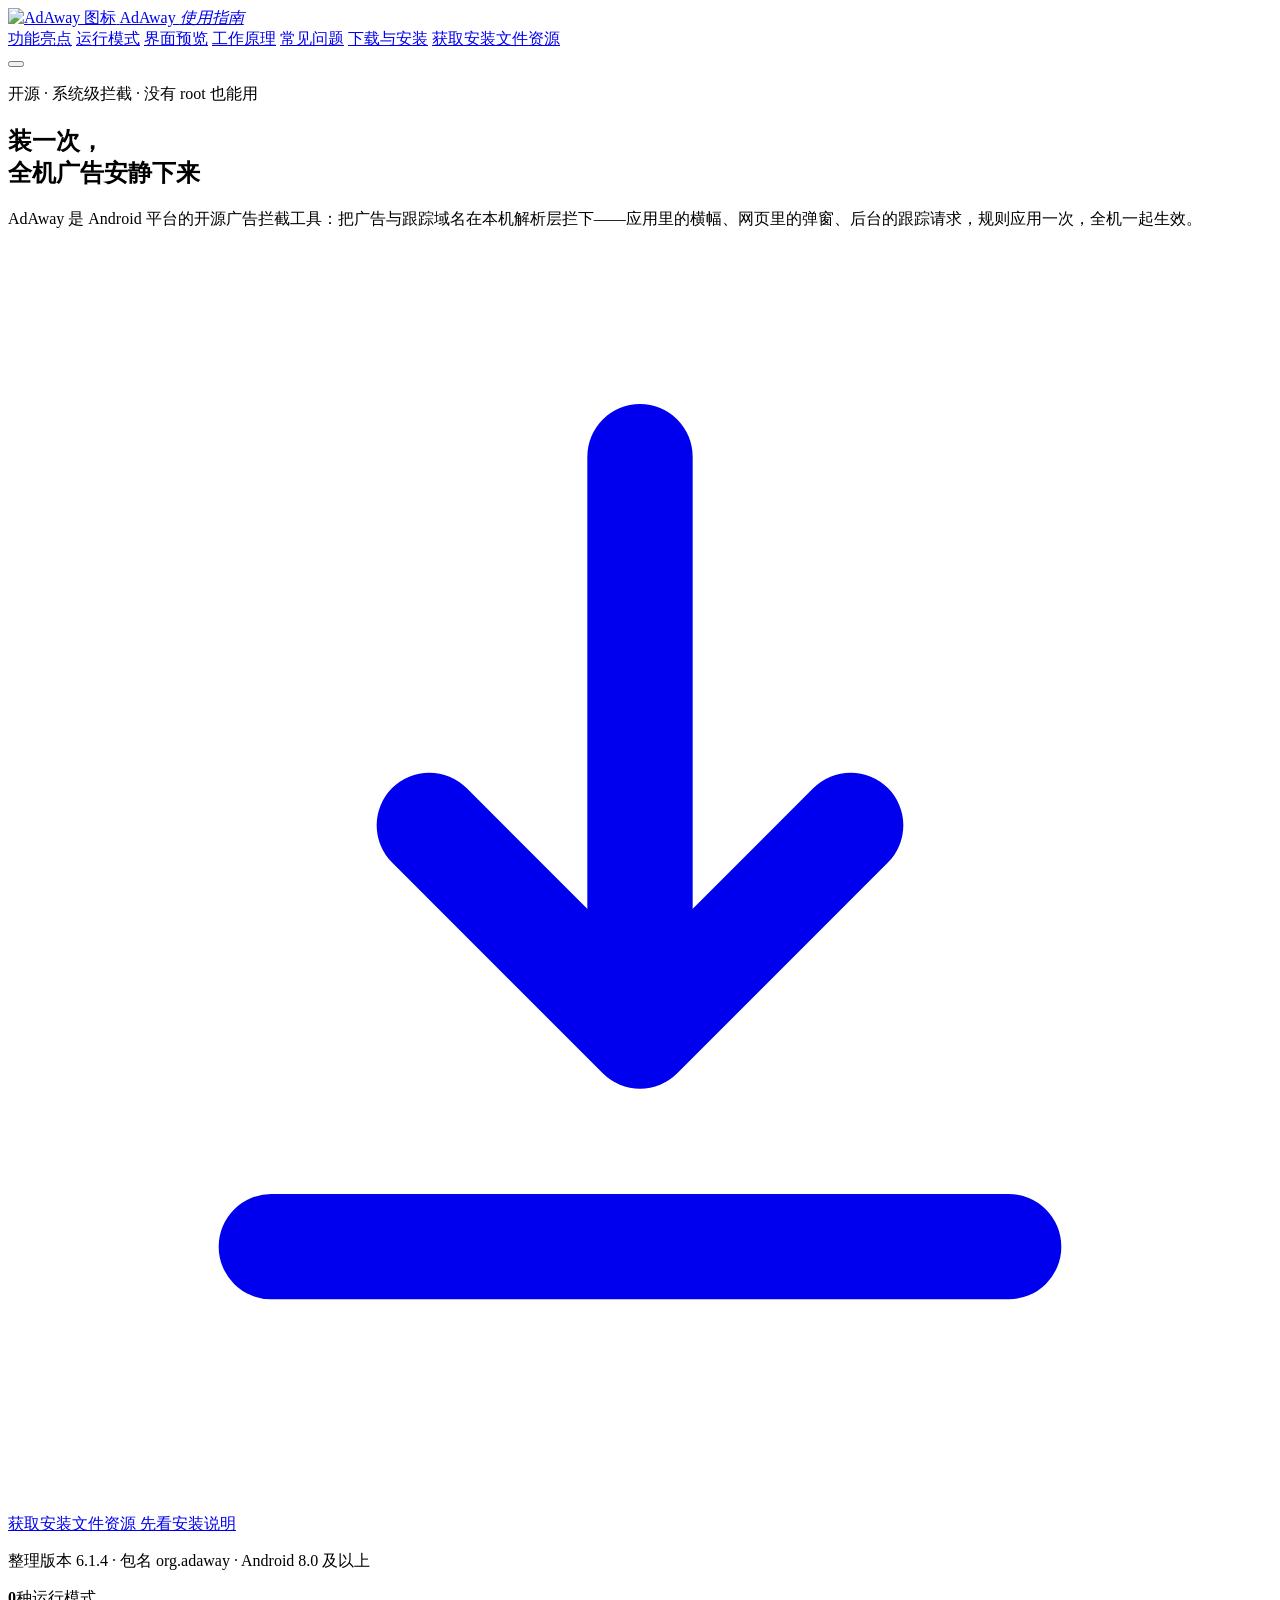
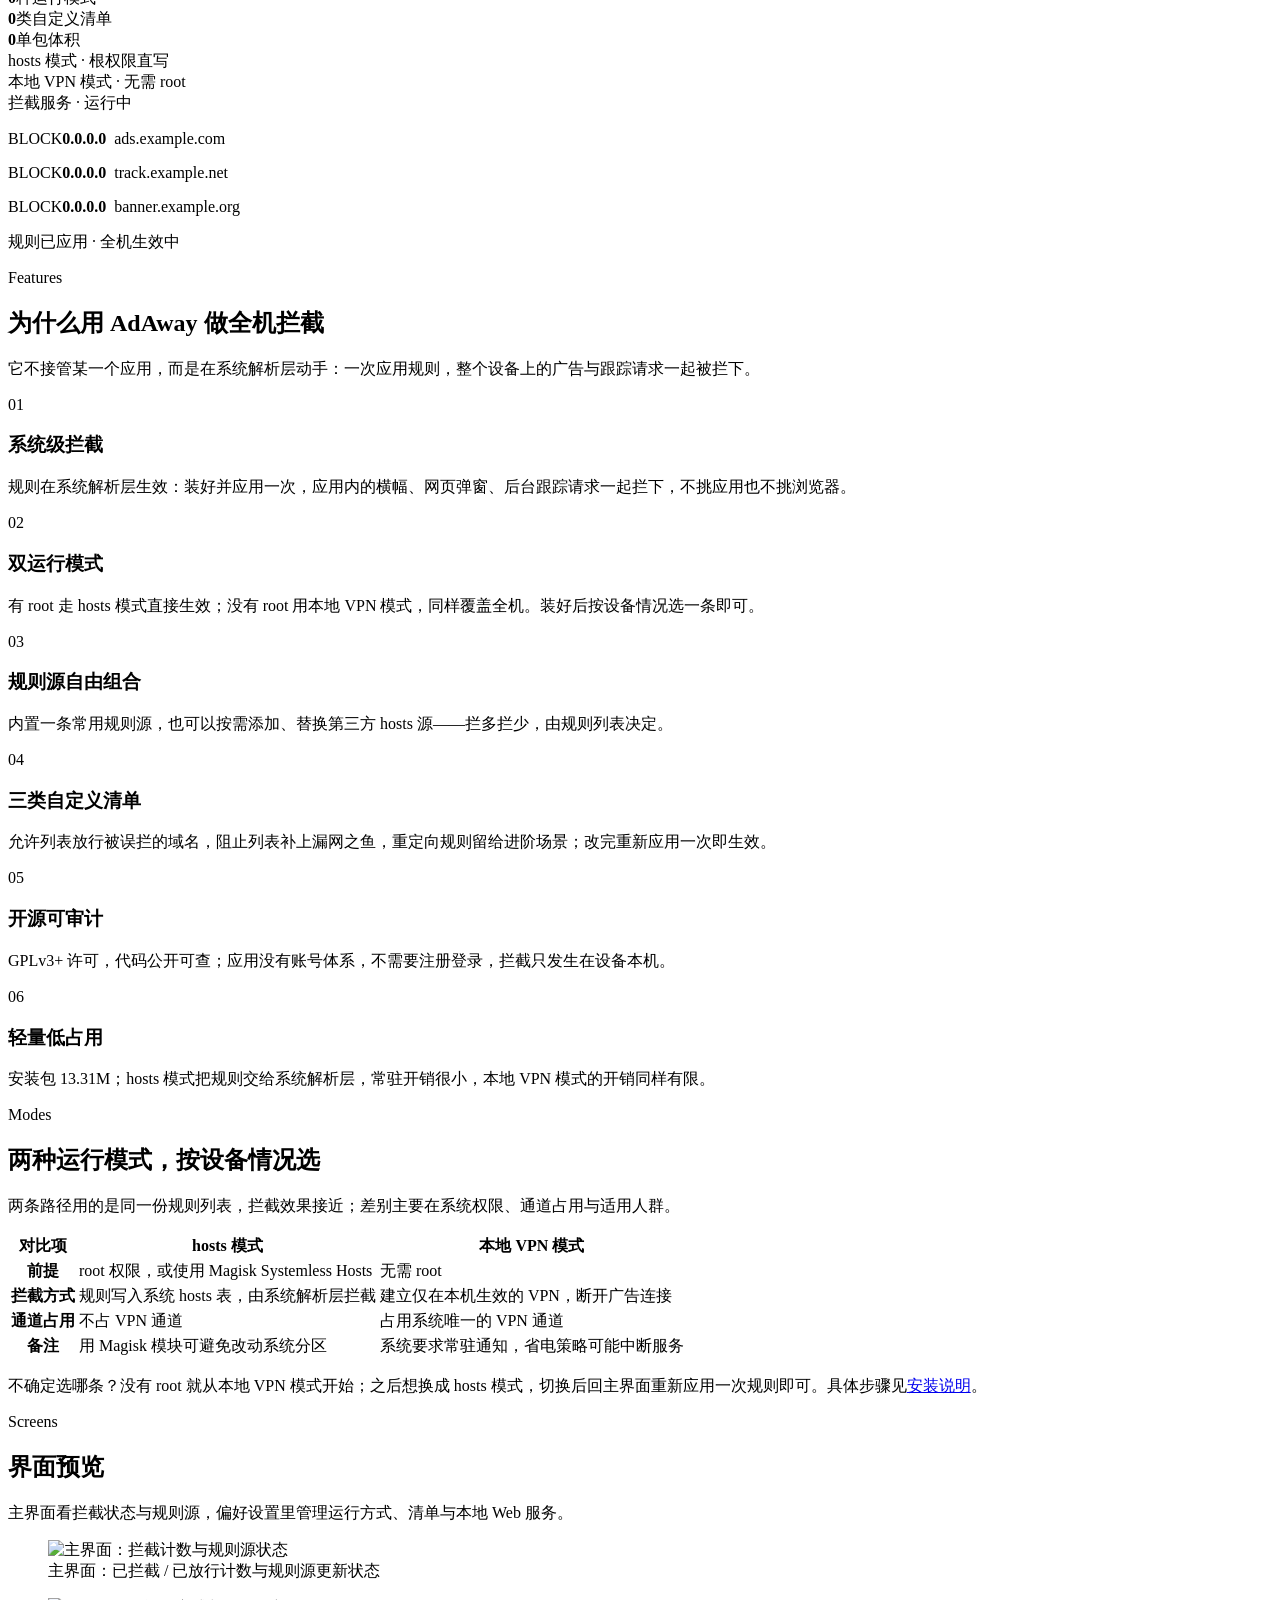
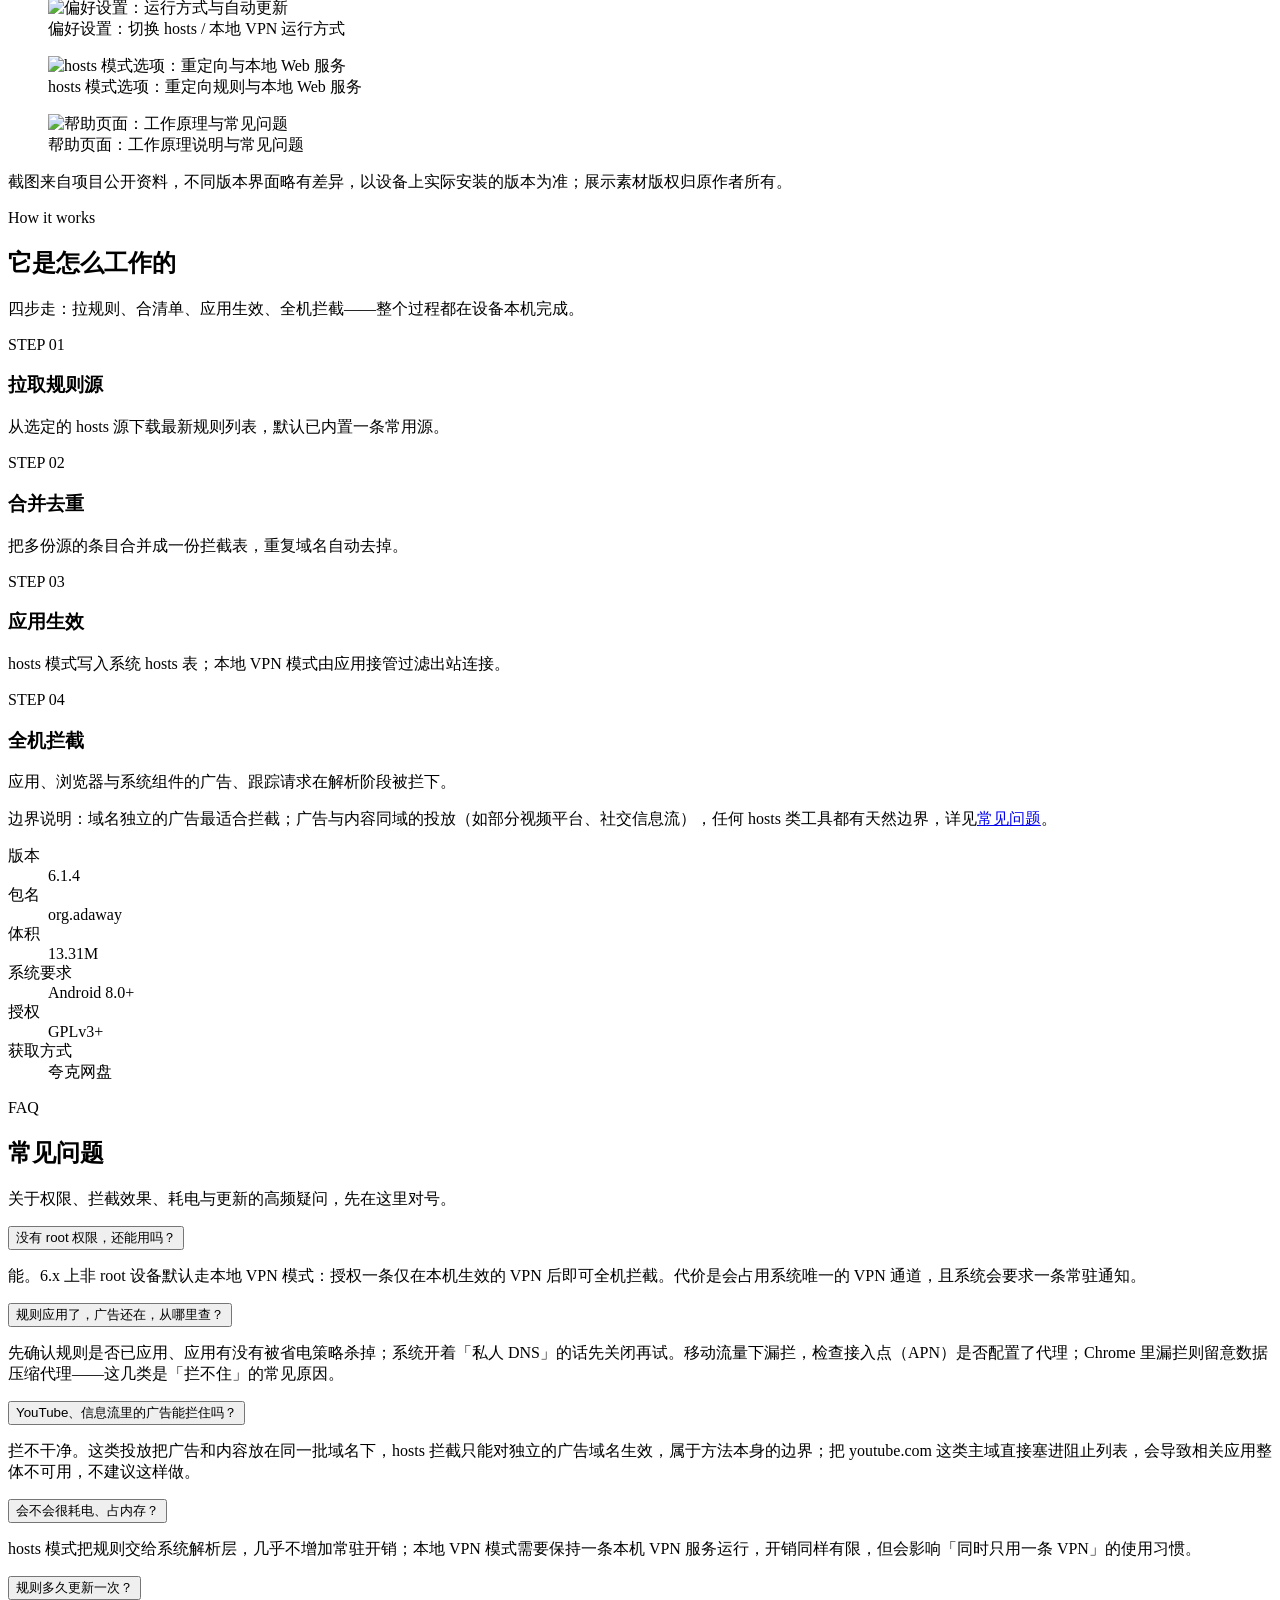
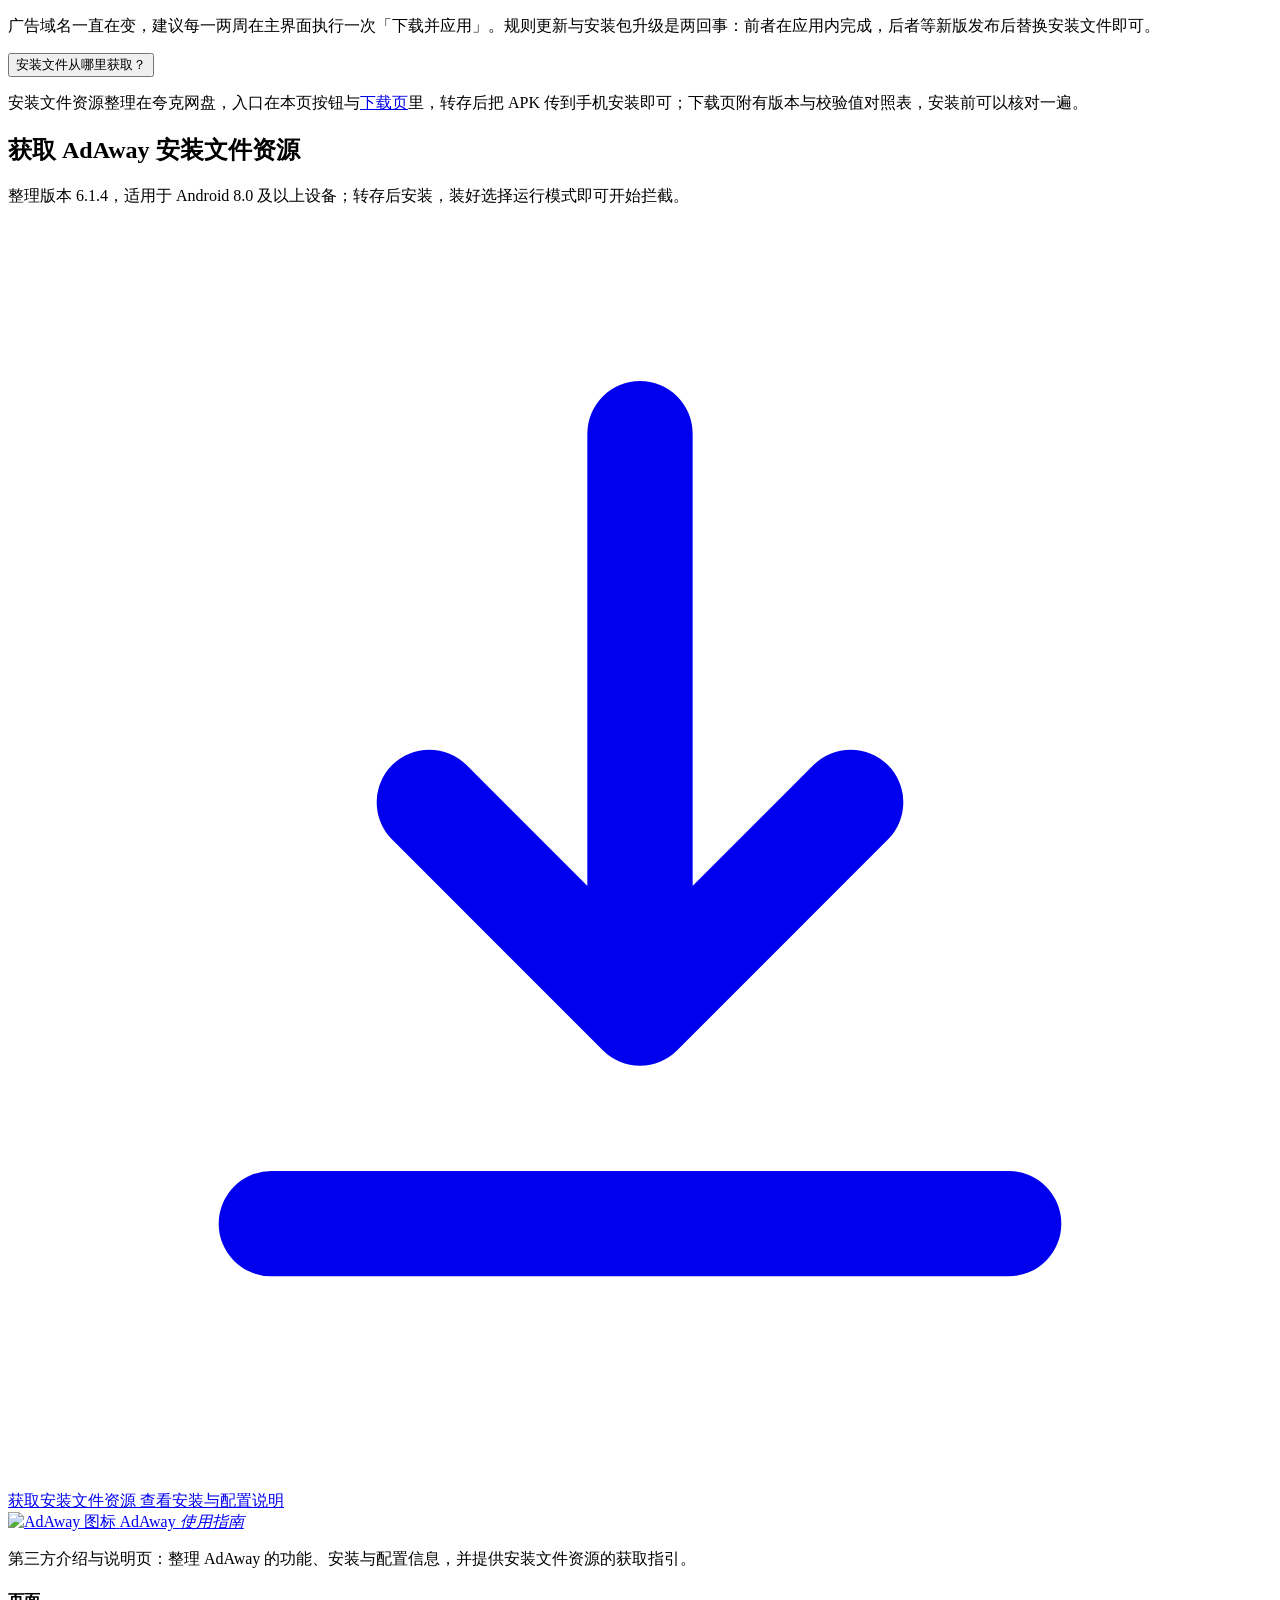
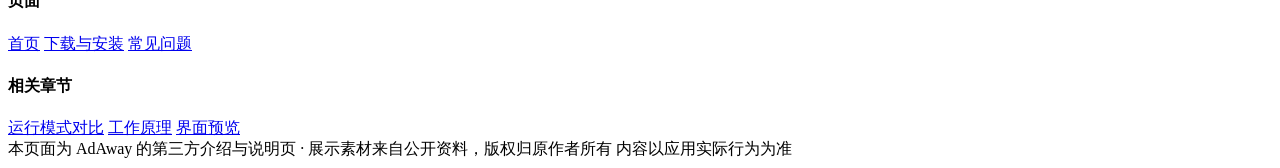
==== index.html @ a61e694f "update" ====
<!DOCTYPE html>
<html lang="zh-CN">
<head>
  <meta charset="UTF-8">
  <meta name="viewport" content="width=device-width, initial-scale=1.0">
  <title>AdAway 使用指南：Android 系统级广告拦截的安装与配置说明</title>
  <meta name="description" content="AdAway 是 Android 平台的开源广告拦截工具：通过 hosts 规则或本地 VPN 把广告与跟踪域名拦截在设备本机。本篇整理安装教程、双模式设置、规则源管理、常见问题，并提供安装文件资源获取指引。">
  <meta name="theme-color" content="#0e1014">
  <link rel="icon" type="image/png" href="assets/img/adaway-logo.png">
  <link rel="preconnect" href="https://fonts.googleapis.com">
  <link rel="preconnect" href="https://fonts.gstatic.com" crossorigin>
  <link href="https://fonts.googleapis.com/css2?family=Space+Grotesk:wght@500;700&family=JetBrains+Mono:wght@400;500;700&family=Noto+Sans+SC:wght@400;500;700;900&display=swap" rel="stylesheet">
  <link rel="stylesheet" href="assets/css/style.css">
  <script>document.documentElement.classList.add('js');</script>
</head>
<body>

  <!-- ======================== 导航 ======================== -->
  <header class="nav">
    <div class="container nav-inner">
      <a class="logo" href="index.html" aria-label="返回首页">
        <img src="assets/img/adaway-logo.png" alt="AdAway 图标">
        <span class="logo-text">AdAway <em>使用指南</em></span>
      </a>
      <nav class="nav-links" aria-label="主导航">
        <a href="index.html#features">功能亮点</a>
        <a href="index.html#modes">运行模式</a>
        <a href="index.html#shots">界面预览</a>
        <a href="index.html#flow">工作原理</a>
        <a href="index.html#faq">常见问题</a>
        <a href="download.html">下载与安装</a>
        <a class="btn btn-primary btn-sm nav-cta" href="download.html" data-link="download">获取安装文件资源</a>
      </nav>
      <button class="nav-burger" aria-label="打开菜单"><span></span></button>
    </div>
  </header>

  <!-- ======================== Hero ======================== -->
  <section class="hero">
    <div class="container hero-grid">
      <div class="hero-copy" data-reveal>
        <p class="hero-badge">开源 · 系统级拦截 · 没有 root 也能用</p>
        <h1 class="hero-title">装一次，<br><span class="hl">全机广告</span>安静下来</h1>
        <p class="hero-sub">AdAway 是 Android 平台的开源广告拦截工具：把广告与跟踪域名在本机解析层拦下——应用里的横幅、网页里的弹窗、后台的跟踪请求，规则应用一次，全机一起生效。</p>
        <div class="hero-actions">
          <a class="btn btn-primary btn-lg" href="download.html" data-link="download">
            <svg viewBox="0 0 24 24" fill="none" stroke="currentColor" stroke-width="2" stroke-linecap="round" stroke-linejoin="round" aria-hidden="true"><path d="M12 4v11m0 0l-4-4m4 4l4-4M5 19h14"/></svg>
            获取安装文件资源
          </a>
          <a class="btn btn-ghost btn-lg" href="download.html">先看安装说明</a>
        </div>
        <p class="hero-note">整理版本 6.1.4 · 包名 org.adaway · Android 8.0 及以上</p>
        <div class="hero-stats">
          <div class="hstat"><b><span data-count="2">0</span></b><span>种运行模式</span></div>
          <div class="hstat"><b><span data-count="3">0</span></b><span>类自定义清单</span></div>
          <div class="hstat"><b><span data-count="13.31" data-decimals="2" data-suffix="M">0</span></b><span>单包体积</span></div>
        </div>
      </div>

      <div class="hero-visual" data-reveal>
        <div class="float-chip fc-1">hosts 模式 · 根权限直写</div>
        <div class="float-chip fc-2">本地 VPN 模式 · 无需 root</div>
        <div class="screen-card">
          <div class="screen-bar"><i></i><i></i><i></i><span>拦截服务 · 运行中</span></div>
          <div class="screen-body">
            <p class="mono-row"><span class="tag-block">BLOCK</span><b>0.0.0.0</b>&nbsp;&nbsp;ads.example.com</p>
            <p class="mono-row"><span class="tag-block">BLOCK</span><b>0.0.0.0</b>&nbsp;&nbsp;track.example.net</p>
            <p class="mono-row"><span class="tag-block">BLOCK</span><b>0.0.0.0</b>&nbsp;&nbsp;banner.example.org</p>
            <p class="screen-status"><span class="dot"></span>规则已应用 · 全机生效中</p>
          </div>
        </div>
      </div>
    </div>
  </section>

  <!-- ======================== 功能亮点 ======================== -->
  <section class="section" id="features">
    <div class="container">
      <div class="section-head" data-reveal>
        <p class="kicker">Features</p>
        <h2 class="section-title">为什么用 AdAway 做全机拦截</h2>
        <p class="section-sub">它不接管某一个应用，而是在系统解析层动手：一次应用规则，整个设备上的广告与跟踪请求一起被拦下。</p>
      </div>
      <div class="features-grid">
        <article class="feature-card" data-reveal>
          <p class="feature-num">01</p>
          <h3>系统级拦截</h3>
          <p>规则在系统解析层生效：装好并应用一次，应用内的横幅、网页弹窗、后台跟踪请求一起拦下，不挑应用也不挑浏览器。</p>
        </article>
        <article class="feature-card" data-reveal>
          <p class="feature-num">02</p>
          <h3>双运行模式</h3>
          <p>有 root 走 hosts 模式直接生效；没有 root 用本地 VPN 模式，同样覆盖全机。装好后按设备情况选一条即可。</p>
        </article>
        <article class="feature-card" data-reveal>
          <p class="feature-num">03</p>
          <h3>规则源自由组合</h3>
          <p>内置一条常用规则源，也可以按需添加、替换第三方 hosts 源——拦多拦少，由规则列表决定。</p>
        </article>
        <article class="feature-card" data-reveal>
          <p class="feature-num">04</p>
          <h3>三类自定义清单</h3>
          <p>允许列表放行被误拦的域名，阻止列表补上漏网之鱼，重定向规则留给进阶场景；改完重新应用一次即生效。</p>
        </article>
        <article class="feature-card" data-reveal>
          <p class="feature-num">05</p>
          <h3>开源可审计</h3>
          <p>GPLv3+ 许可，代码公开可查；应用没有账号体系，不需要注册登录，拦截只发生在设备本机。</p>
        </article>
        <article class="feature-card" data-reveal>
          <p class="feature-num">06</p>
          <h3>轻量低占用</h3>
          <p>安装包 13.31M；hosts 模式把规则交给系统解析层，常驻开销很小，本地 VPN 模式的开销同样有限。</p>
        </article>
      </div>
    </div>
  </section>

  <!-- ======================== 运行模式 ======================== -->
  <section class="section" id="modes">
    <div class="container">
      <div class="section-head" data-reveal>
        <p class="kicker">Modes</p>
        <h2 class="section-title">两种运行模式，按设备情况选</h2>
        <p class="section-sub">两条路径用的是同一份规则列表，拦截效果接近；差别主要在系统权限、通道占用与适用人群。</p>
      </div>
      <div class="table-wrap" data-reveal>
        <table class="modes">
          <thead>
            <tr><th scope="col">对比项</th><th scope="col">hosts 模式</th><th scope="col">本地 VPN 模式</th></tr>
          </thead>
          <tbody>
            <tr><th scope="row">前提</th><td>root 权限，或使用 Magisk Systemless Hosts</td><td>无需 root</td></tr>
            <tr><th scope="row">拦截方式</th><td>规则写入系统 hosts 表，由系统解析层拦截</td><td>建立仅在本机生效的 VPN，断开广告连接</td></tr>
            <tr><th scope="row">通道占用</th><td>不占 VPN 通道</td><td>占用系统唯一的 VPN 通道</td></tr>
            <tr><th scope="row">备注</th><td>用 Magisk 模块可避免改动系统分区</td><td>系统要求常驻通知，省电策略可能中断服务</td></tr>
          </tbody>
        </table>
      </div>
      <p class="modes-note">不确定选哪条？没有 root 就从本地 VPN 模式开始；之后想换成 hosts 模式，切换后回主界面重新应用一次规则即可。具体步骤见<a href="download.html">安装说明</a>。</p>
    </div>
  </section>

  <!-- ======================== 界面预览 ======================== -->
  <section class="section" id="shots">
    <div class="container">
      <div class="section-head" data-reveal>
        <p class="kicker">Screens</p>
        <h2 class="section-title">界面预览</h2>
        <p class="section-sub">主界面看拦截状态与规则源，偏好设置里管理运行方式、清单与本地 Web 服务。</p>
      </div>
      <div class="shots-track">
        <figure class="shot" data-reveal>
          <div class="shot-frame"><img src="assets/img/screenshot-main.png" alt="主界面：拦截计数与规则源状态" loading="lazy"></div>
          <figcaption>主界面：已拦截 / 已放行计数与规则源更新状态</figcaption>
        </figure>
        <figure class="shot" data-reveal>
          <div class="shot-frame"><img src="assets/img/screenshot-prefs.png" alt="偏好设置：运行方式与自动更新" loading="lazy"></div>
          <figcaption>偏好设置：切换 hosts / 本地 VPN 运行方式</figcaption>
        </figure>
        <figure class="shot" data-reveal>
          <div class="shot-frame"><img src="assets/img/screenshot-root.png" alt="hosts 模式选项：重定向与本地 Web 服务" loading="lazy"></div>
          <figcaption>hosts 模式选项：重定向规则与本地 Web 服务</figcaption>
        </figure>
        <figure class="shot" data-reveal>
          <div class="shot-frame"><img src="assets/img/screenshot-help.png" alt="帮助页面：工作原理与常见问题" loading="lazy"></div>
          <figcaption>帮助页面：工作原理说明与常见问题</figcaption>
        </figure>
      </div>
      <p class="shots-note">截图来自项目公开资料，不同版本界面略有差异，以设备上实际安装的版本为准；展示素材版权归原作者所有。</p>
    </div>
  </section>

  <!-- ======================== 工作原理 ======================== -->
  <section class="section" id="flow">
    <div class="container">
      <div class="section-head" data-reveal>
        <p class="kicker">How it works</p>
        <h2 class="section-title">它是怎么工作的</h2>
        <p class="section-sub">四步走：拉规则、合清单、应用生效、全机拦截——整个过程都在设备本机完成。</p>
      </div>
      <div class="flow-grid">
        <div class="flow-step" data-reveal>
          <p class="flow-num">STEP 01</p>
          <h3>拉取规则源</h3>
          <p>从选定的 hosts 源下载最新规则列表，默认已内置一条常用源。</p>
        </div>
        <div class="flow-step" data-reveal>
          <p class="flow-num">STEP 02</p>
          <h3>合并去重</h3>
          <p>把多份源的条目合并成一份拦截表，重复域名自动去掉。</p>
        </div>
        <div class="flow-step" data-reveal>
          <p class="flow-num">STEP 03</p>
          <h3>应用生效</h3>
          <p>hosts 模式写入系统 hosts 表；本地 VPN 模式由应用接管过滤出站连接。</p>
        </div>
        <div class="flow-step" data-reveal>
          <p class="flow-num">STEP 04</p>
          <h3>全机拦截</h3>
          <p>应用、浏览器与系统组件的广告、跟踪请求在解析阶段被拦下。</p>
        </div>
      </div>
      <p class="flow-foot">边界说明：域名独立的广告最适合拦截；广告与内容同域的投放（如部分视频平台、社交信息流），任何 hosts 类工具都有天然边界，详见<a href="index.html#faq">常见问题</a>。</p>
    </div>
  </section>

  <!-- ======================== 基础信息 ======================== -->
  <section class="facts" aria-label="基础信息">
    <div class="container">
      <dl class="facts-grid">
        <div class="fact"><dt>版本</dt><dd>6.1.4</dd></div>
        <div class="fact"><dt>包名</dt><dd>org.adaway</dd></div>
        <div class="fact"><dt>体积</dt><dd>13.31M</dd></div>
        <div class="fact"><dt>系统要求</dt><dd>Android 8.0+</dd></div>
        <div class="fact"><dt>授权</dt><dd>GPLv3+</dd></div>
        <div class="fact"><dt>获取方式</dt><dd>夸克网盘</dd></div>
      </dl>
    </div>
  </section>

  <!-- ======================== 常见问题 ======================== -->
  <section class="section" id="faq">
    <div class="container">
      <div class="section-head" data-reveal>
        <p class="kicker">FAQ</p>
        <h2 class="section-title">常见问题</h2>
        <p class="section-sub">关于权限、拦截效果、耗电与更新的高频疑问，先在这里对号。</p>
      </div>
      <div class="faq-list" data-reveal>
        <div class="faq-item">
          <button class="faq-q" type="button">没有 root 权限，还能用吗？</button>
          <div class="faq-a"><p>能。6.x 上非 root 设备默认走本地 VPN 模式：授权一条仅在本机生效的 VPN 后即可全机拦截。代价是会占用系统唯一的 VPN 通道，且系统会要求一条常驻通知。</p></div>
        </div>
        <div class="faq-item">
          <button class="faq-q" type="button">规则应用了，广告还在，从哪里查？</button>
          <div class="faq-a"><p>先确认规则是否已应用、应用有没有被省电策略杀掉；系统开着「私人 DNS」的话先关闭再试。移动流量下漏拦，检查接入点（APN）是否配置了代理；Chrome 里漏拦则留意数据压缩代理——这几类是「拦不住」的常见原因。</p></div>
        </div>
        <div class="faq-item">
          <button class="faq-q" type="button">YouTube、信息流里的广告能拦住吗？</button>
          <div class="faq-a"><p>拦不干净。这类投放把广告和内容放在同一批域名下，hosts 拦截只能对独立的广告域名生效，属于方法本身的边界；把 youtube.com 这类主域直接塞进阻止列表，会导致相关应用整体不可用，不建议这样做。</p></div>
        </div>
        <div class="faq-item">
          <button class="faq-q" type="button">会不会很耗电、占内存？</button>
          <div class="faq-a"><p>hosts 模式把规则交给系统解析层，几乎不增加常驻开销；本地 VPN 模式需要保持一条本机 VPN 服务运行，开销同样有限，但会影响「同时只用一条 VPN」的使用习惯。</p></div>
        </div>
        <div class="faq-item">
          <button class="faq-q" type="button">规则多久更新一次？</button>
          <div class="faq-a"><p>广告域名一直在变，建议每一两周在主界面执行一次「下载并应用」。规则更新与安装包升级是两回事：前者在应用内完成，后者等新版发布后替换安装文件即可。</p></div>
        </div>
        <div class="faq-item">
          <button class="faq-q" type="button">安装文件从哪里获取？</button>
          <div class="faq-a"><p>安装文件资源整理在夸克网盘，入口在本页按钮与<a href="download.html">下载页</a>里，转存后把 APK 传到手机安装即可；下载页附有版本与校验值对照表，安装前可以核对一遍。</p></div>
        </div>
      </div>
    </div>
  </section>

  <!-- ======================== 底部 CTA ======================== -->
  <section class="section" id="get">
    <div class="container">
      <div class="cta-band" data-reveal>
        <h2>获取 AdAway 安装文件资源</h2>
        <p>整理版本 6.1.4，适用于 Android 8.0 及以上设备；转存后安装，装好选择运行模式即可开始拦截。</p>
        <div class="cta-actions">
          <a class="btn btn-primary btn-lg" href="download.html" data-link="download">
            <svg viewBox="0 0 24 24" fill="none" stroke="currentColor" stroke-width="2" stroke-linecap="round" stroke-linejoin="round" aria-hidden="true"><path d="M12 4v11m0 0l-4-4m4 4l4-4M5 19h14"/></svg>
            获取安装文件资源
          </a>
          <a class="btn btn-ghost btn-lg" href="download.html">查看安装与配置说明</a>
        </div>
      </div>
    </div>
  </section>

  <!-- ======================== 页脚 ======================== -->
  <footer class="footer">
    <div class="container">
      <div class="footer-grid">
        <div class="footer-brand">
          <a class="logo" href="index.html">
            <img src="assets/img/adaway-logo.png" alt="AdAway 图标">
            <span class="logo-text">AdAway <em>使用指南</em></span>
          </a>
          <p>第三方介绍与说明页：整理 AdAway 的功能、安装与配置信息，并提供安装文件资源的获取指引。</p>
        </div>
        <div>
          <h4>页面</h4>
          <div class="footer-links">
            <a href="index.html">首页</a>
            <a href="download.html">下载与安装</a>
            <a href="index.html#faq">常见问题</a>
          </div>
        </div>
        <div>
          <h4>相关章节</h4>
          <div class="footer-links">
            <a href="index.html#modes">运行模式对比</a>
            <a href="index.html#flow">工作原理</a>
            <a href="index.html#shots">界面预览</a>
          </div>
        </div>
      </div>
      <div class="footer-base">
        <span>本页面为 AdAway 的第三方介绍与说明页 · 展示素材来自公开资料，版权归原作者所有</span>
        <span>内容以应用实际行为为准</span>
      </div>
    </div>
  </footer>

  <script src="assets/js/links.js"></script>
  <script src="assets/js/main.js"></script>
</body>
</html>
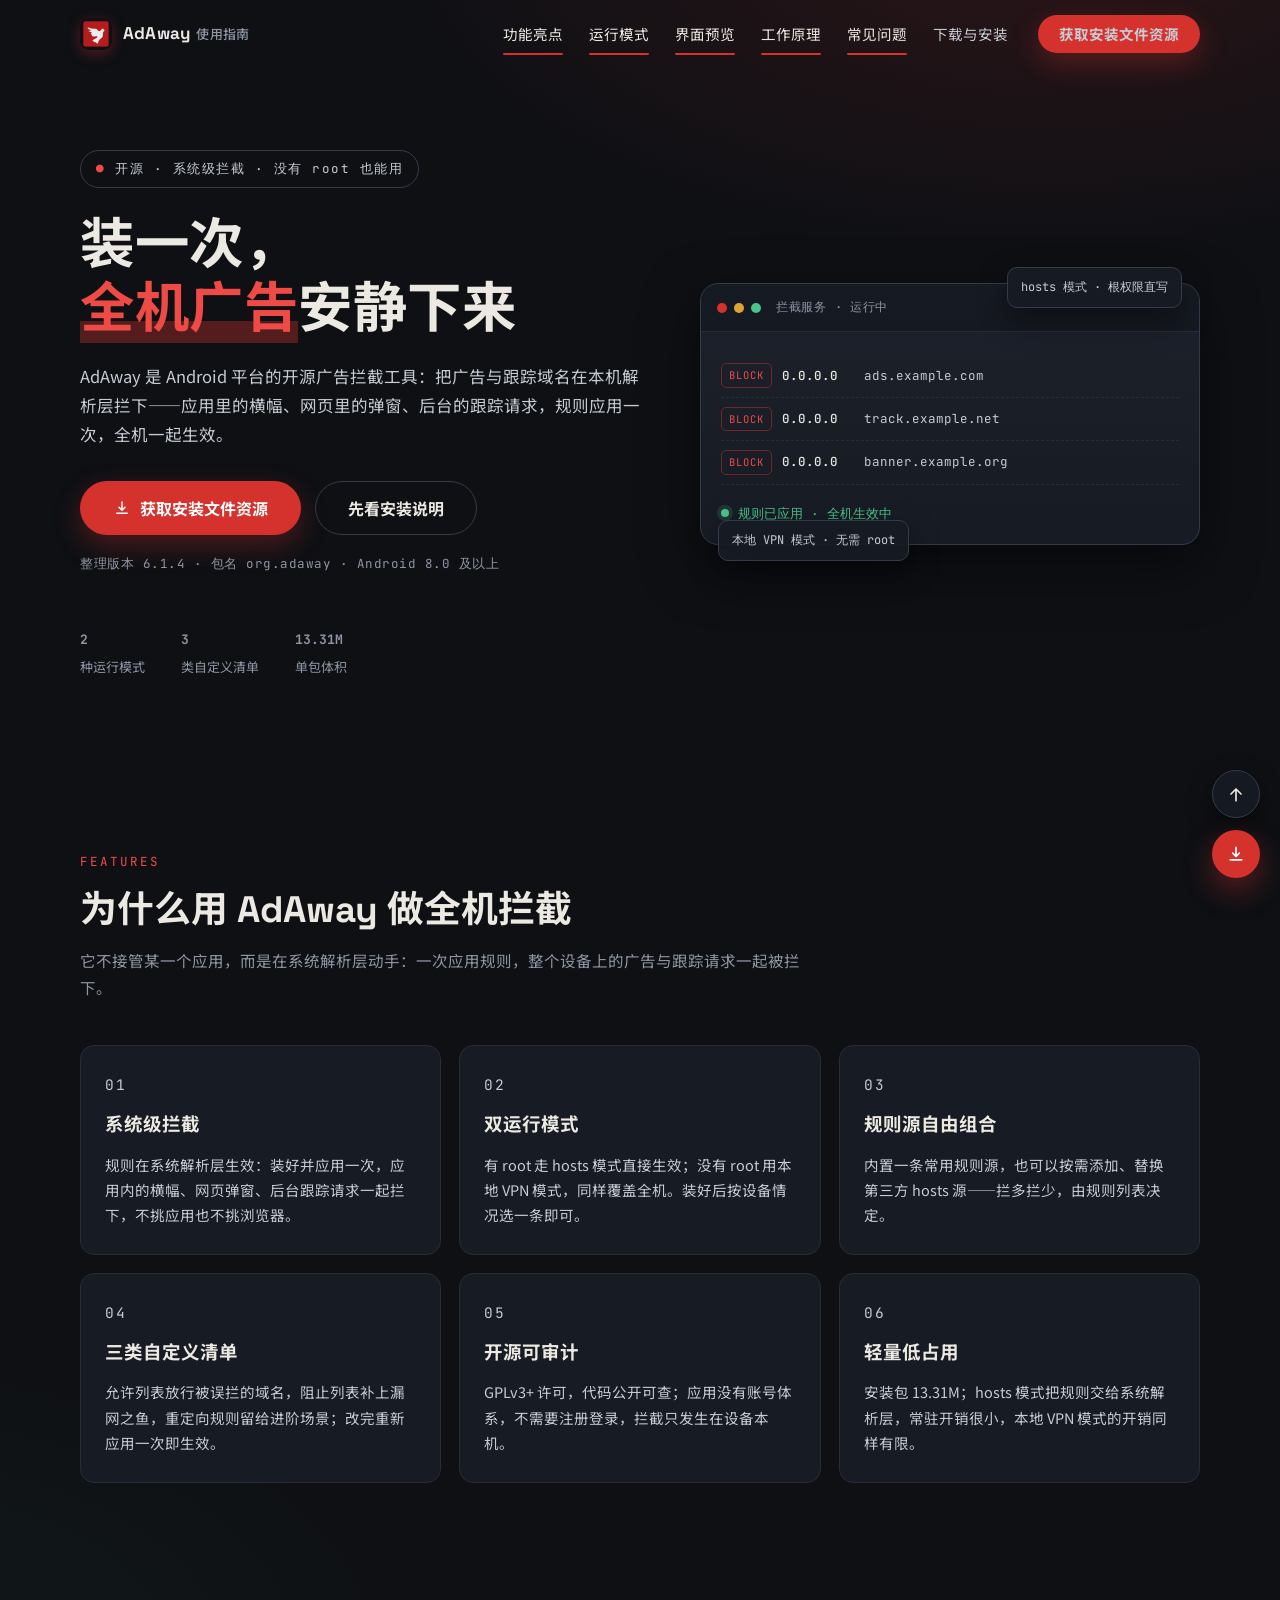
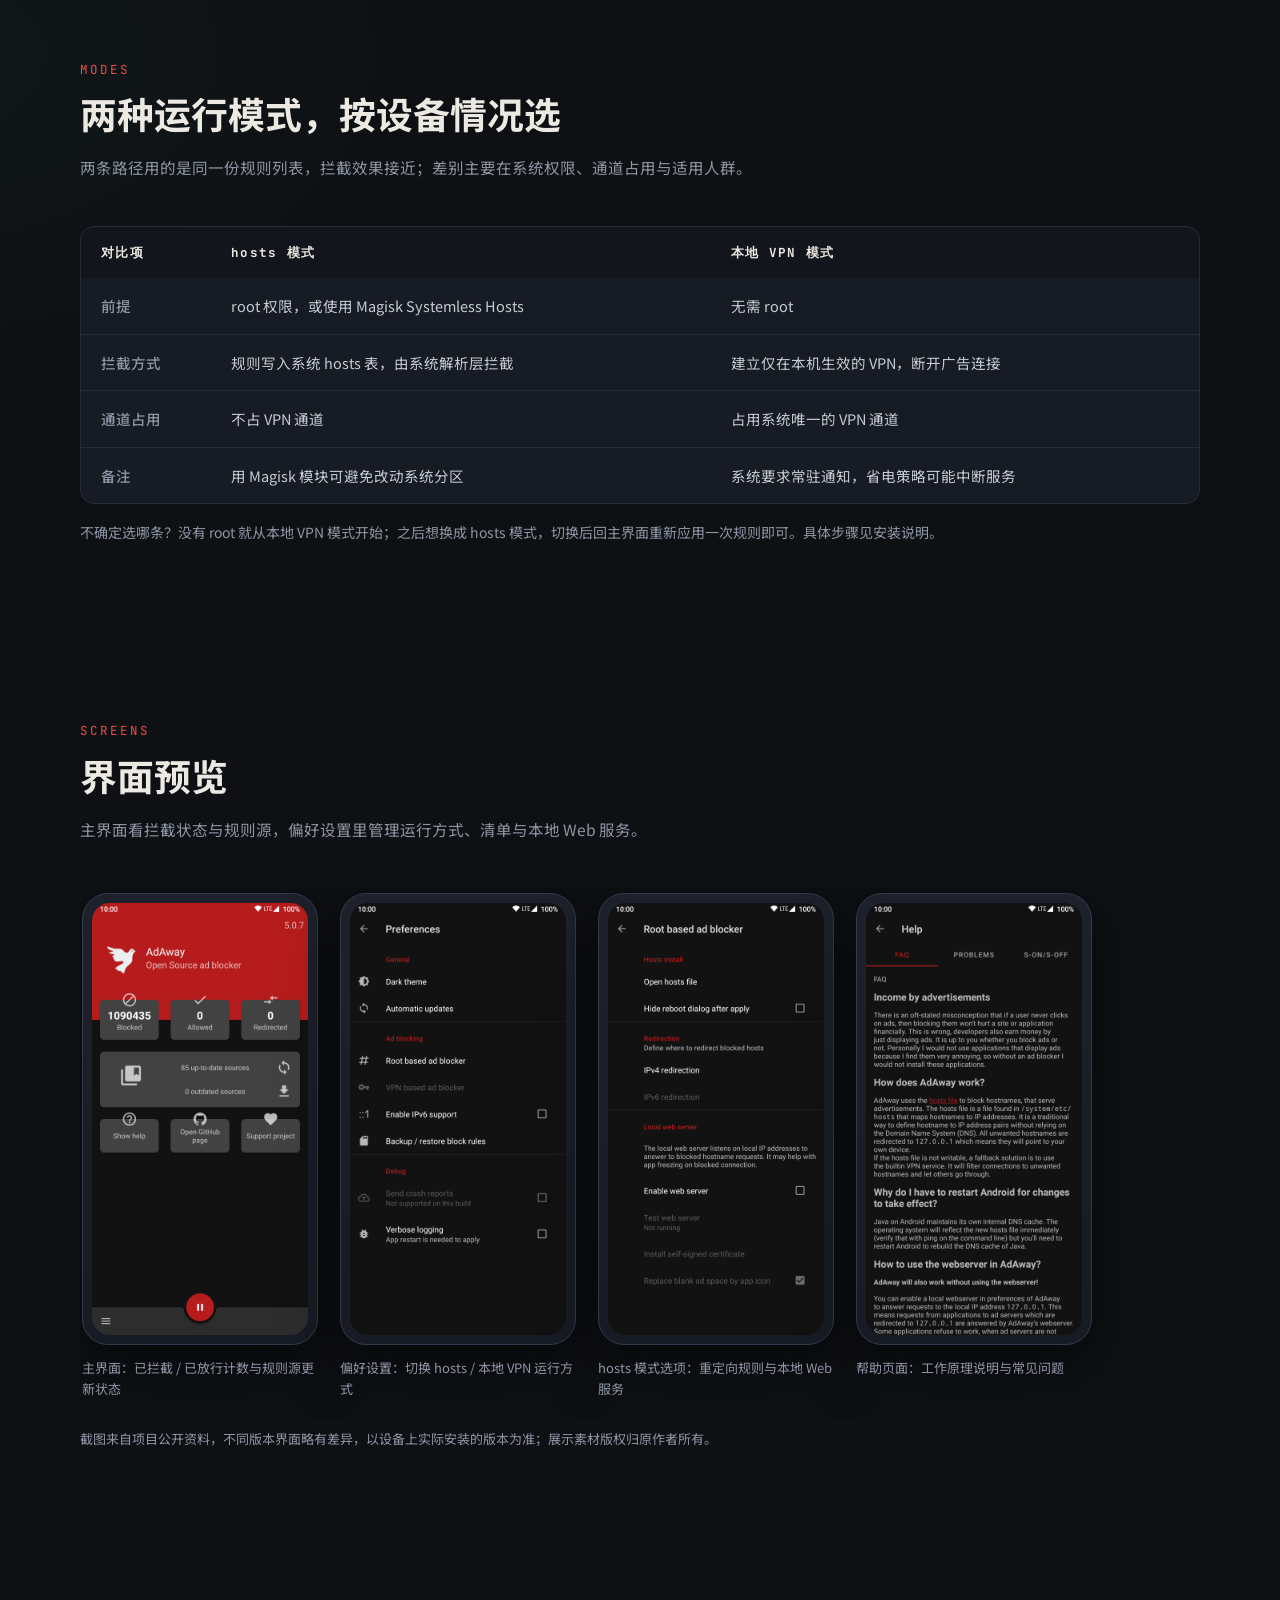
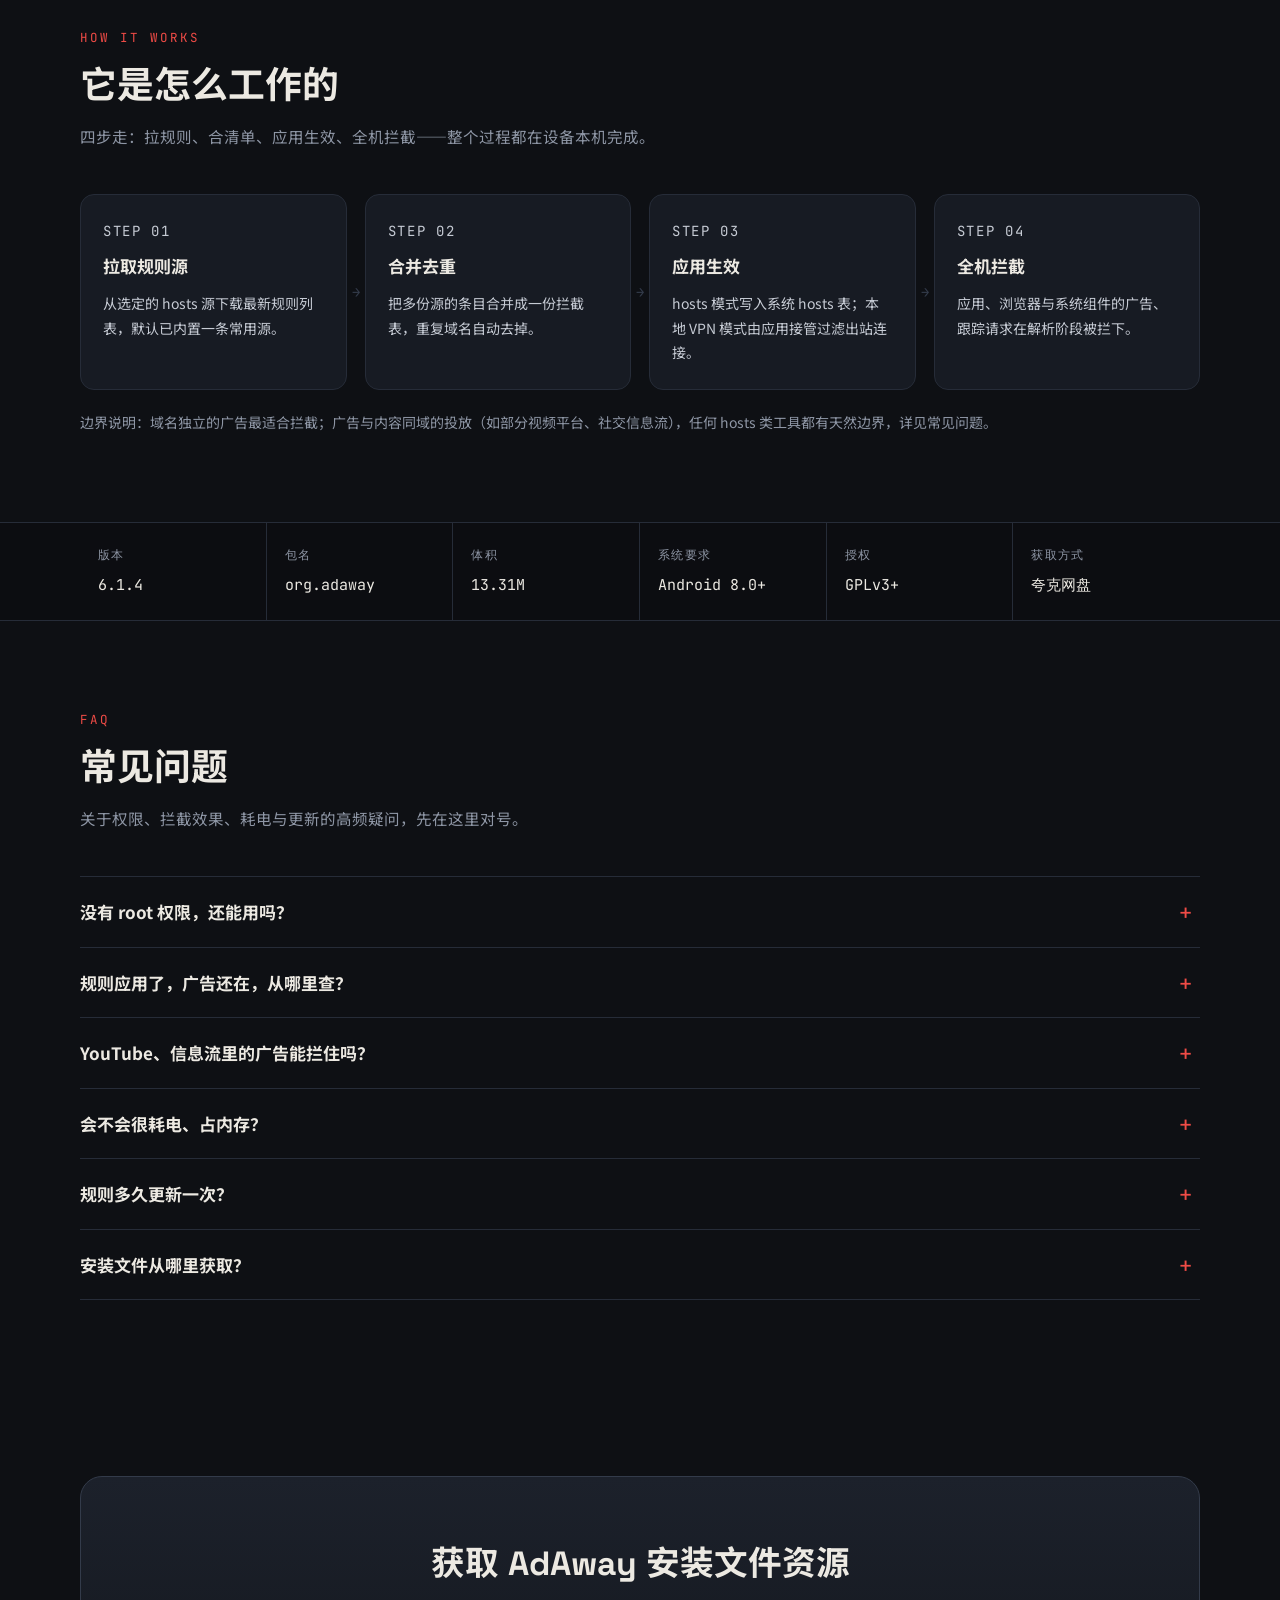
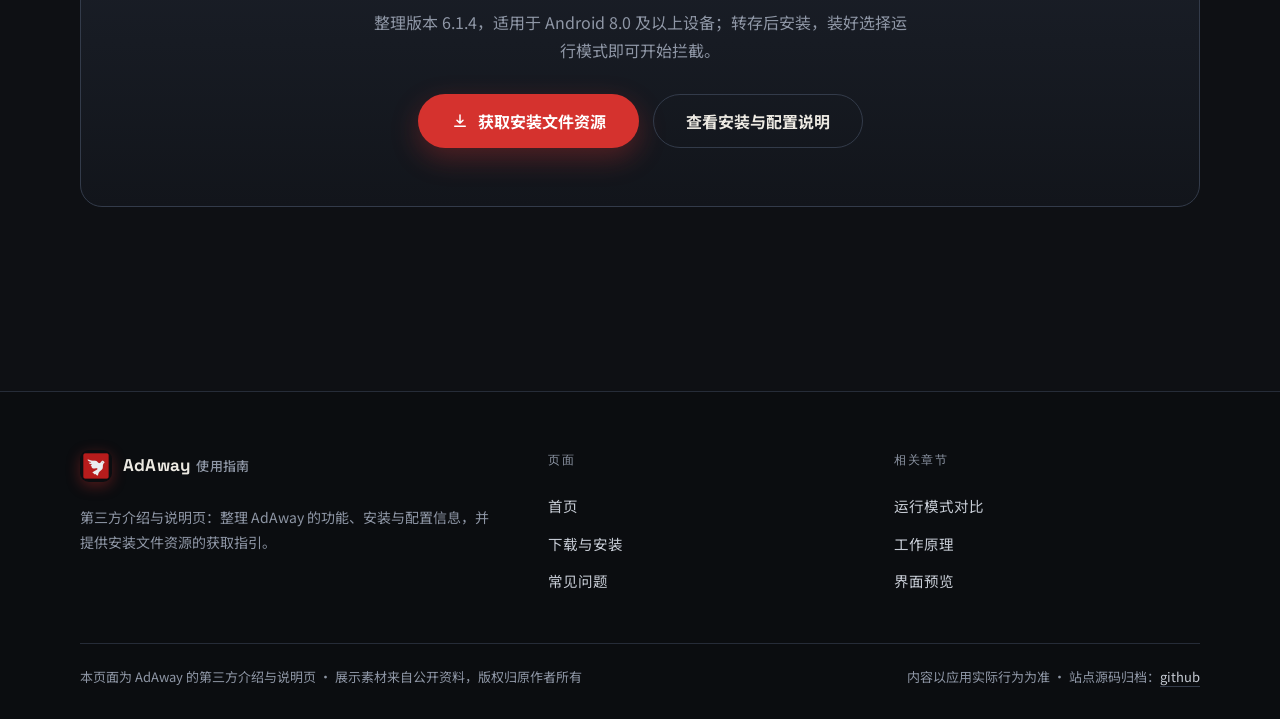
==== commit 7c47b774: "update" ====
--- a/index.html
+++ b/index.html
@@ -303,10 +303,20 @@
       </div>
       <div class="footer-base">
         <span>本页面为 AdAway 的第三方介绍与说明页 · 展示素材来自公开资料，版权归原作者所有</span>
-        <span>内容以应用实际行为为准</span>
+        <span>内容以应用实际行为为准 · 站点源码归档：<a href="https://github.com/alipymanbu/www.xgtxu.cn">github</a></span>
       </div>
     </div>
   </footer>
+
+  <!-- ======================== 右下角浮动按钮（跟随滚动） ======================== -->
+  <div class="fab-stack">
+    <button class="fab fab-top" type="button" aria-label="返回顶部">
+      <svg viewBox="0 0 24 24" fill="none" stroke="currentColor" stroke-width="2" stroke-linecap="round" stroke-linejoin="round" aria-hidden="true"><path d="M12 20V6m0 0l-6 6m6-6l6 6"/></svg>
+    </button>
+    <a class="fab fab-dl" href="download.html" data-link="download" aria-label="获取安装文件资源">
+      <svg viewBox="0 0 24 24" fill="none" stroke="currentColor" stroke-width="2" stroke-linecap="round" stroke-linejoin="round" aria-hidden="true"><path d="M12 4v11m0 0l-4-4m4 4l4-4M5 19h14"/></svg>
+    </a>
+  </div>
 
   <script src="assets/js/links.js"></script>
   <script src="assets/js/main.js"></script>
--- a/assets/css/style.css
+++ b/assets/css/style.css
@@ -0,0 +1,418 @@
+/* ============================================================
+   AdAway 第三方介绍站 · 样式
+   风格：深色底 + 信号红点缀 + 等宽字标签（静夜守护感）
+   ============================================================ */
+
+:root {
+  --bg: #0e1014;
+  --bg-2: #12151b;
+  --panel: #171b23;
+  --panel-2: #1c212b;
+  --line: #262c38;
+  --line-2: #333b4a;
+  --ink: #ece9e2;
+  --ink-2: #c6cbd4;
+  --muted: #8e96a5;
+  --red: #d5322e;
+  --red-2: #ef4b46;
+  --red-deep: #9c2320;
+  --green: #4cc38a;
+  --mono: 'JetBrains Mono', ui-monospace, Consolas, 'Courier New', monospace;
+  --sans: 'Noto Sans SC', -apple-system, 'Segoe UI', Roboto, 'Microsoft YaHei', sans-serif;
+  --display: 'Space Grotesk', 'Noto Sans SC', -apple-system, 'Segoe UI', sans-serif;
+  --radius: 14px;
+  --shadow: 0 20px 55px rgba(0, 0, 0, .5);
+}
+
+* { margin: 0; padding: 0; box-sizing: border-box; }
+
+html { scroll-behavior: smooth; }
+
+body {
+  font-family: var(--sans);
+  color: var(--ink);
+  background:
+    radial-gradient(1100px 520px at 82% -60px, rgba(213, 50, 46, .14), transparent 62%),
+    radial-gradient(900px 500px at -10% 30%, rgba(76, 195, 138, .05), transparent 60%),
+    var(--bg);
+  line-height: 1.75;
+  -webkit-font-smoothing: antialiased;
+}
+
+::selection { background: var(--red); color: #fff; }
+
+img { max-width: 100%; display: block; }
+
+a { color: inherit; text-decoration: none; }
+
+.container { width: min(1120px, 100% - 44px); margin: 0 auto; }
+
+.mono { font-family: var(--mono); }
+
+/* ---------- 按钮 ---------- */
+.btn {
+  display: inline-flex;
+  align-items: center;
+  justify-content: center;
+  gap: 9px;
+  border: 1px solid transparent;
+  border-radius: 999px;
+  font-weight: 700;
+  font-size: 15px;
+  line-height: 1;
+  padding: 15px 28px;
+  cursor: pointer;
+  transition: transform .18s ease, background .18s ease, border-color .18s ease, color .18s ease;
+}
+.btn svg { width: 18px; height: 18px; flex: 0 0 auto; }
+.btn-primary { background: var(--red); color: #fff; box-shadow: 0 10px 28px rgba(213, 50, 46, .32); }
+.btn-primary:hover { background: var(--red-2); transform: translateY(-2px); }
+.btn-ghost { border-color: var(--line-2); color: var(--ink); background: transparent; }
+.btn-ghost:hover { border-color: var(--ink); transform: translateY(-2px); }
+.btn-sm { padding: 11px 20px; font-size: 14px; }
+.btn-lg { padding: 17px 32px; font-size: 16px; }
+
+/* ---------- 导航 ---------- */
+.nav {
+  position: fixed;
+  inset: 0 0 auto 0;
+  z-index: 60;
+  transition: background .25s ease, border-color .25s ease;
+  border-bottom: 1px solid transparent;
+}
+.nav.scrolled { background: rgba(14, 16, 20, .84); backdrop-filter: blur(14px); border-bottom-color: var(--line); }
+.nav-inner { display: flex; align-items: center; justify-content: space-between; gap: 20px; height: 68px; }
+.logo { display: inline-flex; align-items: center; gap: 11px; min-width: 0; }
+.logo img { width: 32px; height: 32px; border-radius: 9px; box-shadow: 0 4px 14px rgba(213, 50, 46, .35); }
+.logo-text { font-family: var(--display); font-weight: 700; font-size: 17px; letter-spacing: .2px; white-space: nowrap; }
+.logo-text em { font-style: normal; color: var(--muted); font-weight: 500; font-size: 13px; margin-left: 2px; }
+.nav-links { display: flex; align-items: center; gap: 26px; }
+.nav-links > a { font-size: 14.5px; color: var(--ink-2); transition: color .18s ease; white-space: nowrap; }
+.nav-links > a:hover, .nav-links > a.active { color: var(--ink); }
+.nav-links > a.active { position: relative; }
+.nav-links > a.active::after {
+  content: ""; position: absolute; left: 0; right: 0; bottom: -8px; height: 2px;
+  background: var(--red); border-radius: 2px;
+}
+.nav-cta { margin-left: 4px; }
+.nav-burger {
+  display: none; width: 42px; height: 42px; border: 1px solid var(--line-2);
+  border-radius: 10px; background: transparent; cursor: pointer; position: relative;
+}
+.nav-burger span, .nav-burger::before, .nav-burger::after {
+  content: ""; position: absolute; left: 11px; right: 11px; height: 2px;
+  background: var(--ink); border-radius: 2px; transition: transform .22s ease, opacity .22s ease;
+}
+.nav-burger::before { top: 14px; }
+.nav-burger span { top: 20px; }
+.nav-burger::after { top: 26px; }
+.nav.open .nav-burger::before { transform: translateY(6px) rotate(45deg); }
+.nav.open .nav-burger span { opacity: 0; }
+.nav.open .nav-burger::after { transform: translateY(-6px) rotate(-45deg); }
+
+/* ---------- Hero ---------- */
+.hero { padding: 150px 0 84px; }
+.hero-grid { display: grid; grid-template-columns: 1.06fr .94fr; gap: 56px; align-items: center; }
+.hero-grid > * { min-width: 0; }
+.hero-badge {
+  display: inline-block; font-family: var(--mono); font-size: 12.5px; letter-spacing: .12em;
+  color: var(--ink-2); border: 1px solid var(--line-2); border-radius: 999px;
+  padding: 7px 15px; margin-bottom: 24px;
+}
+.hero-badge::before { content: "● "; color: var(--red-2); }
+.hero-title {
+  font-family: var(--display); font-weight: 700;
+  font-size: clamp(2.15rem, 4.6vw, 3.4rem); line-height: 1.18; letter-spacing: .01em;
+}
+.hl { color: var(--red-2); }
+.hl { background-image: linear-gradient(transparent 68%, rgba(213, 50, 46, .35) 0); }
+.hero-sub { margin-top: 22px; color: var(--ink-2); font-size: 16.5px; max-width: 36em; }
+.hero-sub b { color: var(--ink); }
+.hero-actions { display: flex; flex-wrap: wrap; gap: 14px; margin-top: 32px; }
+.hero-note { margin-top: 18px; font-family: var(--mono); font-size: 12.5px; color: var(--muted); letter-spacing: .04em; }
+.hero-stats { display: flex; flex-wrap: wrap; gap: 36px; margin-top: 40px; }
+.hstat b { display: block; font-family: var(--mono); font-size: 30px; font-weight: 700; color: var(--ink); line-height: 1.2; }
+.hstat span { font-size: 13px; color: var(--muted); }
+
+/* Hero 右侧：拦截状态卡 */
+.hero-visual { position: relative; }
+.screen-card {
+  background: linear-gradient(180deg, var(--panel-2), var(--panel));
+  border: 1px solid var(--line-2); border-radius: 18px; box-shadow: var(--shadow);
+  overflow: hidden;
+}
+.screen-bar {
+  display: flex; align-items: center; gap: 7px; padding: 13px 16px;
+  border-bottom: 1px solid var(--line); background: rgba(0, 0, 0, .22);
+}
+.screen-bar i { width: 10px; height: 10px; border-radius: 50%; background: var(--line-2); }
+.screen-bar i:first-child { background: var(--red); }
+.screen-bar i:nth-child(2) { background: #e0a52f; }
+.screen-bar i:nth-child(3) { background: var(--green); }
+.screen-bar span { margin-left: 8px; font-family: var(--mono); font-size: 12px; color: var(--muted); letter-spacing: .06em; }
+.screen-body { padding: 22px 20px 20px; }
+.mono-row {
+  display: flex; align-items: center; gap: 10px; font-family: var(--mono); font-size: 12.5px;
+  color: var(--ink-2); padding: 9px 0; border-bottom: 1px dashed var(--line);
+  white-space: nowrap; overflow: hidden;
+}
+.tag-block {
+  flex: 0 0 auto; font-size: 10.5px; letter-spacing: .1em; color: var(--red-2);
+  border: 1px solid rgba(213, 50, 46, .45); border-radius: 5px; padding: 2px 7px;
+}
+.mono-row b { color: var(--ink); font-weight: 500; }
+.screen-status { display: flex; align-items: center; gap: 9px; margin-top: 18px; font-family: var(--mono); font-size: 12.5px; color: var(--green); }
+.screen-status .dot { width: 8px; height: 8px; border-radius: 50%; background: var(--green); box-shadow: 0 0 0 4px rgba(76, 195, 138, .16); }
+.float-chip {
+  position: absolute; font-family: var(--mono); font-size: 12px; color: var(--ink-2);
+  background: rgba(23, 27, 35, .95); border: 1px solid var(--line-2); border-radius: 10px;
+  padding: 9px 13px; box-shadow: 0 12px 30px rgba(0, 0, 0, .4);
+}
+.float-chip.fc-1 { top: -16px; right: 18px; }
+.float-chip.fc-2 { bottom: -16px; left: 18px; }
+
+/* ---------- 通用区块 ---------- */
+.section { padding: 88px 0; }
+.section-head { max-width: 46rem; margin-bottom: 44px; }
+.kicker {
+  font-family: var(--mono); font-size: 12.5px; letter-spacing: .16em; color: var(--red-2);
+  margin-bottom: 14px; text-transform: uppercase;
+}
+.section-title { font-family: var(--display); font-weight: 700; font-size: clamp(1.6rem, 3vw, 2.3rem); line-height: 1.25; }
+.section-sub { margin-top: 14px; color: var(--muted); font-size: 15.5px; }
+
+/* ---------- 功能卡 ---------- */
+.features-grid { display: grid; grid-template-columns: repeat(3, 1fr); gap: 18px; }
+.feature-card {
+  background: var(--panel); border: 1px solid var(--line); border-radius: var(--radius);
+  padding: 26px 24px; transition: transform .2s ease, border-color .2s ease;
+}
+.feature-card:hover { transform: translateY(-4px); border-color: var(--line-2); }
+.feature-num { font-family: var(--mono); font-size: 12px; color: var(--red-2); letter-spacing: .14em; }
+.feature-card h3 { font-family: var(--display); font-size: 18.5px; margin: 12px 0 10px; font-weight: 700; }
+.feature-card p { color: var(--ink-2); font-size: 14.5px; }
+
+/* ---------- 模式对比 ---------- */
+.table-wrap { overflow-x: auto; border: 1px solid var(--line); border-radius: var(--radius); background: var(--panel); }
+table.modes { width: 100%; min-width: 660px; border-collapse: collapse; }
+table.modes th, table.modes td { text-align: left; padding: 15px 20px; font-size: 14.5px; border-bottom: 1px solid var(--line); vertical-align: top; }
+table.modes thead th { font-family: var(--mono); font-size: 12.5px; letter-spacing: .1em; color: var(--ink); background: rgba(0, 0, 0, .22); }
+table.modes tbody th { color: var(--muted); font-weight: 500; white-space: nowrap; width: 130px; }
+table.modes td { color: var(--ink-2); }
+table.modes tr:last-child th, table.modes tr:last-child td { border-bottom: 0; }
+.modes-note { margin-top: 16px; color: var(--muted); font-size: 14px; }
+
+/* ---------- 界面预览 ---------- */
+.shots-track {
+  display: flex; gap: 22px; overflow-x: auto; padding: 6px 2px 20px;
+  scroll-snap-type: x mandatory; scrollbar-width: thin;
+}
+.shots-track::-webkit-scrollbar { height: 8px; }
+.shots-track::-webkit-scrollbar-thumb { background: var(--line-2); border-radius: 8px; }
+.shot { flex: 0 0 auto; width: 236px; scroll-snap-align: start; }
+.shot-frame {
+  border: 1px solid var(--line-2); border-radius: 26px; padding: 9px;
+  background: linear-gradient(180deg, var(--panel-2), var(--panel));
+  box-shadow: var(--shadow);
+}
+.shot-frame img { width: 100%; border-radius: 18px; }
+.shot figcaption { margin-top: 13px; font-size: 13px; color: var(--muted); line-height: 1.6; }
+.shots-note { margin-top: 8px; font-size: 13px; color: var(--muted); }
+
+/* ---------- 工作原理 ---------- */
+.flow-grid { display: grid; grid-template-columns: repeat(4, 1fr); gap: 18px; }
+.flow-step { background: var(--panel); border: 1px solid var(--line); border-radius: var(--radius); padding: 24px 22px; position: relative; }
+.flow-step::after {
+  content: "→"; position: absolute; right: -14px; top: 50%; transform: translateY(-50%);
+  color: var(--line-2); font-family: var(--mono); font-size: 14px;
+}
+.flow-step:last-child::after { display: none; }
+.flow-num { font-family: var(--mono); color: var(--red-2); font-size: 12.5px; letter-spacing: .12em; }
+.flow-step h3 { font-family: var(--display); font-size: 17px; margin: 10px 0 8px; }
+.flow-step p { color: var(--ink-2); font-size: 14px; }
+.flow-foot { margin-top: 20px; color: var(--muted); font-size: 14px; }
+
+/* ---------- 基础信息条 ---------- */
+.facts { border-top: 1px solid var(--line); border-bottom: 1px solid var(--line); background: rgba(0, 0, 0, .16); }
+.facts-grid { display: grid; grid-template-columns: repeat(6, 1fr); }
+.fact { padding: 22px 18px; border-right: 1px solid var(--line); }
+.fact:last-child { border-right: 0; }
+.fact dt { font-family: var(--mono); font-size: 11.5px; letter-spacing: .12em; color: var(--muted); text-transform: uppercase; }
+.fact dd { margin-top: 7px; font-family: var(--mono); font-size: 15px; color: var(--ink); word-break: break-all; }
+
+/* ---------- FAQ ---------- */
+.faq-list { border-top: 1px solid var(--line); }
+.faq-item { border-bottom: 1px solid var(--line); }
+.faq-q {
+  width: 100%; text-align: left; background: none; border: 0; cursor: pointer;
+  color: var(--ink); font-family: var(--sans); font-size: 17px; font-weight: 700;
+  padding: 22px 48px 22px 0; position: relative; line-height: 1.5;
+}
+.faq-q::after {
+  content: "+"; position: absolute; right: 8px; top: 50%; transform: translateY(-50%);
+  font-family: var(--mono); font-size: 22px; font-weight: 400; color: var(--red-2);
+  transition: transform .25s ease;
+}
+.faq-item.open .faq-q::after { transform: translateY(-50%) rotate(45deg); }
+.faq-a { max-height: 0; overflow: hidden; transition: max-height .32s ease; }
+.faq-a p { padding: 0 40px 24px 0; color: var(--ink-2); font-size: 15px; }
+
+/* ---------- 底部 CTA ---------- */
+.cta-band {
+  background: linear-gradient(180deg, var(--panel-2), var(--bg-2));
+  border: 1px solid var(--line-2); border-radius: 22px;
+  padding: 58px 32px; text-align: center;
+}
+.cta-band h2 { font-family: var(--display); font-size: clamp(1.5rem, 2.8vw, 2.1rem); }
+.cta-band p { color: var(--muted); margin: 14px auto 30px; max-width: 34em; }
+.cta-actions { display: flex; justify-content: center; flex-wrap: wrap; gap: 14px; }
+
+/* ---------- 页脚 ---------- */
+.footer { border-top: 1px solid var(--line); margin-top: 96px; padding: 58px 0 30px; background: rgba(0, 0, 0, .18); }
+.footer-grid { display: grid; grid-template-columns: 1.4fr 1fr 1fr; gap: 40px; }
+.footer-brand p { color: var(--muted); font-size: 14px; margin-top: 16px; max-width: 30em; }
+.footer h4 { font-family: var(--mono); font-size: 12px; letter-spacing: .14em; color: var(--muted); text-transform: uppercase; margin-bottom: 16px; font-weight: 500; }
+.footer-links a { display: block; color: var(--ink-2); font-size: 14.5px; padding: 6px 0; transition: color .18s ease; }
+.footer-links a:hover { color: var(--ink); }
+.footer-base {
+  border-top: 1px solid var(--line); margin-top: 44px; padding-top: 22px;
+  display: flex; justify-content: space-between; gap: 12px; flex-wrap: wrap;
+  color: var(--muted); font-size: 13px;
+}
+.footer-base a { color: var(--ink-2); border-bottom: 1px solid var(--line-2); transition: color .18s ease, border-color .18s ease; }
+.footer-base a:hover { color: var(--ink); border-color: var(--ink); }
+
+/* ---------- 右下角浮动按钮（返回顶部 + 下载，跟随滚动） ---------- */
+.fab-stack {
+  position: fixed; right: 20px; bottom: 22px; z-index: 55;
+  display: flex; flex-direction: column; align-items: center; gap: 12px;
+}
+.fab {
+  width: 48px; height: 48px; border-radius: 50%; padding: 0;
+  display: inline-flex; align-items: center; justify-content: center;
+  border: 1px solid var(--line-2); background: rgba(23, 27, 35, .95);
+  color: var(--ink); cursor: pointer;
+  box-shadow: 0 10px 26px rgba(0, 0, 0, .45);
+  backdrop-filter: blur(8px);
+  transition: transform .18s ease, background .18s ease, border-color .18s ease, opacity .25s ease, visibility .25s ease;
+}
+.fab svg { width: 20px; height: 20px; }
+.fab:hover { transform: translateY(-3px); border-color: var(--ink); }
+.fab-dl { background: var(--red); border-color: transparent; color: #fff; box-shadow: 0 12px 30px rgba(213, 50, 46, .4); }
+.fab-dl:hover { background: var(--red-2); border-color: transparent; }
+.fab-top { opacity: 0; visibility: hidden; transform: translateY(10px); }
+.fab-top.show { opacity: 1; visibility: visible; transform: none; }
+@media (max-width: 680px) {
+  .fab-stack { right: 14px; bottom: 16px; gap: 10px; }
+  .fab { width: 44px; height: 44px; }
+}
+
+/* ---------- 下载页 ---------- */
+.page-head { padding: 148px 0 40px; }
+.page-head h1 { font-family: var(--display); font-weight: 700; font-size: clamp(1.9rem, 3.6vw, 2.7rem); line-height: 1.22; }
+.page-head .lead { margin-top: 16px; color: var(--ink-2); font-size: 16px; max-width: 44em; }
+
+.dl-card {
+  background: linear-gradient(180deg, var(--panel-2), var(--panel));
+  border: 1px solid var(--line-2); border-radius: 18px; box-shadow: var(--shadow);
+  padding: 34px 32px; margin-top: 36px;
+}
+.dl-card-head { display: flex; align-items: center; gap: 14px; margin-bottom: 26px; }
+.dl-card-head img { width: 52px; height: 52px; border-radius: 14px; box-shadow: 0 8px 22px rgba(213, 50, 46, .3); }
+.dl-card-head strong { font-family: var(--display); font-size: 19px; display: block; line-height: 1.3; }
+.dl-card-head span { font-family: var(--mono); font-size: 12.5px; color: var(--muted); }
+.dl-grid { display: grid; grid-template-columns: repeat(3, 1fr); gap: 0; border: 1px solid var(--line); border-radius: 12px; overflow: hidden; }
+.dl-row { padding: 16px 18px; border-bottom: 1px solid var(--line); border-right: 1px solid var(--line); min-width: 0; }
+.dl-row dt { font-family: var(--mono); font-size: 11.5px; letter-spacing: .1em; color: var(--muted); text-transform: uppercase; }
+.dl-row dd { margin-top: 6px; font-family: var(--mono); font-size: 14.5px; color: var(--ink); word-break: break-all; }
+.dl-row:nth-child(3n) { border-right: 0; }
+.dl-row:nth-last-child(-n+3) { border-bottom: 0; }
+.dl-actions { display: flex; align-items: center; flex-wrap: wrap; gap: 16px; margin-top: 28px; }
+.dl-hint { font-size: 13.5px; color: var(--muted); max-width: 34em; }
+
+.steps { display: grid; grid-template-columns: repeat(4, 1fr); gap: 18px; counter-reset: step; }
+.step {
+  background: var(--panel); border: 1px solid var(--line); border-radius: var(--radius);
+  padding: 24px 22px; position: relative;
+}
+.step-num {
+  font-family: var(--mono); font-size: 12px; letter-spacing: .12em; color: var(--red-2);
+}
+.step h3 { font-family: var(--display); font-size: 17px; margin: 10px 0 8px; }
+.step p { color: var(--ink-2); font-size: 14px; }
+
+.mode-cards { display: grid; grid-template-columns: 1fr 1fr; gap: 18px; }
+.mode-card { background: var(--panel); border: 1px solid var(--line); border-radius: var(--radius); padding: 28px 26px; }
+.mode-card h3 { font-family: var(--display); font-size: 18px; margin-bottom: 12px; }
+.mode-card h3 .tag { font-family: var(--mono); font-size: 11px; letter-spacing: .1em; color: var(--red-2); border: 1px solid rgba(213, 50, 46, .45); border-radius: 5px; padding: 2px 8px; margin-right: 9px; vertical-align: 2px; }
+.mode-card ul { list-style: none; }
+.mode-card li { color: var(--ink-2); font-size: 14.5px; padding: 7px 0 7px 26px; position: relative; }
+.mode-card li::before { content: ""; position: absolute; left: 4px; top: 15px; width: 7px; height: 7px; border-radius: 50%; background: var(--red-2); }
+.mode-note { margin-top: 16px; color: var(--muted); font-size: 14px; }
+
+.pitfall-list { list-style: none; border-top: 1px solid var(--line); }
+.pitfall-list li { border-bottom: 1px solid var(--line); padding: 18px 0 18px 30px; position: relative; color: var(--ink-2); font-size: 15px; }
+.pitfall-list li::before { content: "!"; position: absolute; left: 3px; top: 18px; font-family: var(--mono); color: var(--red-2); font-weight: 700; }
+.pitfall-list b { color: var(--ink); }
+
+/* ---------- 渐显 ---------- */
+.js [data-reveal] { opacity: 0; transform: translateY(20px); transition: opacity .6s ease, transform .6s ease; }
+.js [data-reveal].in { opacity: 1; transform: none; }
+
+@media (prefers-reduced-motion: reduce) {
+  html { scroll-behavior: auto; }
+  *, *::before, *::after { transition: none !important; animation: none !important; }
+  .js [data-reveal] { opacity: 1; transform: none; }
+}
+
+/* ---------- 响应式 ---------- */
+@media (max-width: 1080px) {
+  .features-grid { grid-template-columns: repeat(2, 1fr); }
+  .flow-grid, .steps { grid-template-columns: repeat(2, 1fr); }
+  .flow-step::after { display: none; }
+  .facts-grid { grid-template-columns: repeat(3, 1fr); }
+  .fact:nth-child(3n) { border-right: 0; }
+  .fact { border-bottom: 1px solid var(--line); }
+  .dl-grid { grid-template-columns: repeat(2, 1fr); }
+  .dl-row:nth-child(3n) { border-right: 1px solid var(--line); }
+  .dl-row:nth-child(2n) { border-right: 0; }
+  .dl-row:nth-last-child(-n+3) { border-bottom: 1px solid var(--line); }
+  .dl-row:nth-last-child(-n+2) { border-bottom: 0; }
+}
+
+@media (max-width: 900px) {
+  .nav-links {
+    display: none;
+    position: absolute; top: 100%; left: 0; right: 0;
+    flex-direction: column; align-items: flex-start; gap: 4px;
+    background: rgba(14, 16, 20, .97); border-bottom: 1px solid var(--line);
+    padding: 18px 22px 24px; backdrop-filter: blur(14px);
+  }
+  .nav.open .nav-links { display: flex; }
+  .nav-links > a { padding: 9px 0; font-size: 16px; }
+  .nav-links > a.active::after { display: none; }
+  .nav-cta { margin-top: 10px; }
+  .nav-burger { display: block; }
+  .hero { padding-top: 120px; }
+  .hero-grid { grid-template-columns: 1fr; gap: 46px; }
+  .float-chip { display: none; }
+  .footer-grid { grid-template-columns: 1fr 1fr; }
+}
+
+@media (max-width: 680px) {
+  .container { width: min(1120px, 100% - 36px); }
+  .section { padding: 64px 0; }
+  .features-grid, .flow-grid, .steps, .mode-cards, .footer-grid { grid-template-columns: 1fr; }
+  .facts-grid { grid-template-columns: repeat(2, 1fr); }
+  .fact:nth-child(3n) { border-right: 1px solid var(--line); }
+  .fact:nth-child(2n) { border-right: 0; }
+  .dl-grid { grid-template-columns: 1fr; }
+  .dl-row, .dl-row:nth-child(3n), .dl-row:nth-child(2n) { border-right: 0; }
+  .dl-row:nth-last-child(-n+3) { border-bottom: 1px solid var(--line); }
+  .dl-row:last-child { border-bottom: 0; }
+  .dl-card { padding: 26px 20px; }
+  .cta-band { padding: 44px 22px; }
+  .hero-stats { gap: 26px; }
+  .hstat b { font-size: 26px; }
+  .page-head { padding-top: 118px; }
+}
